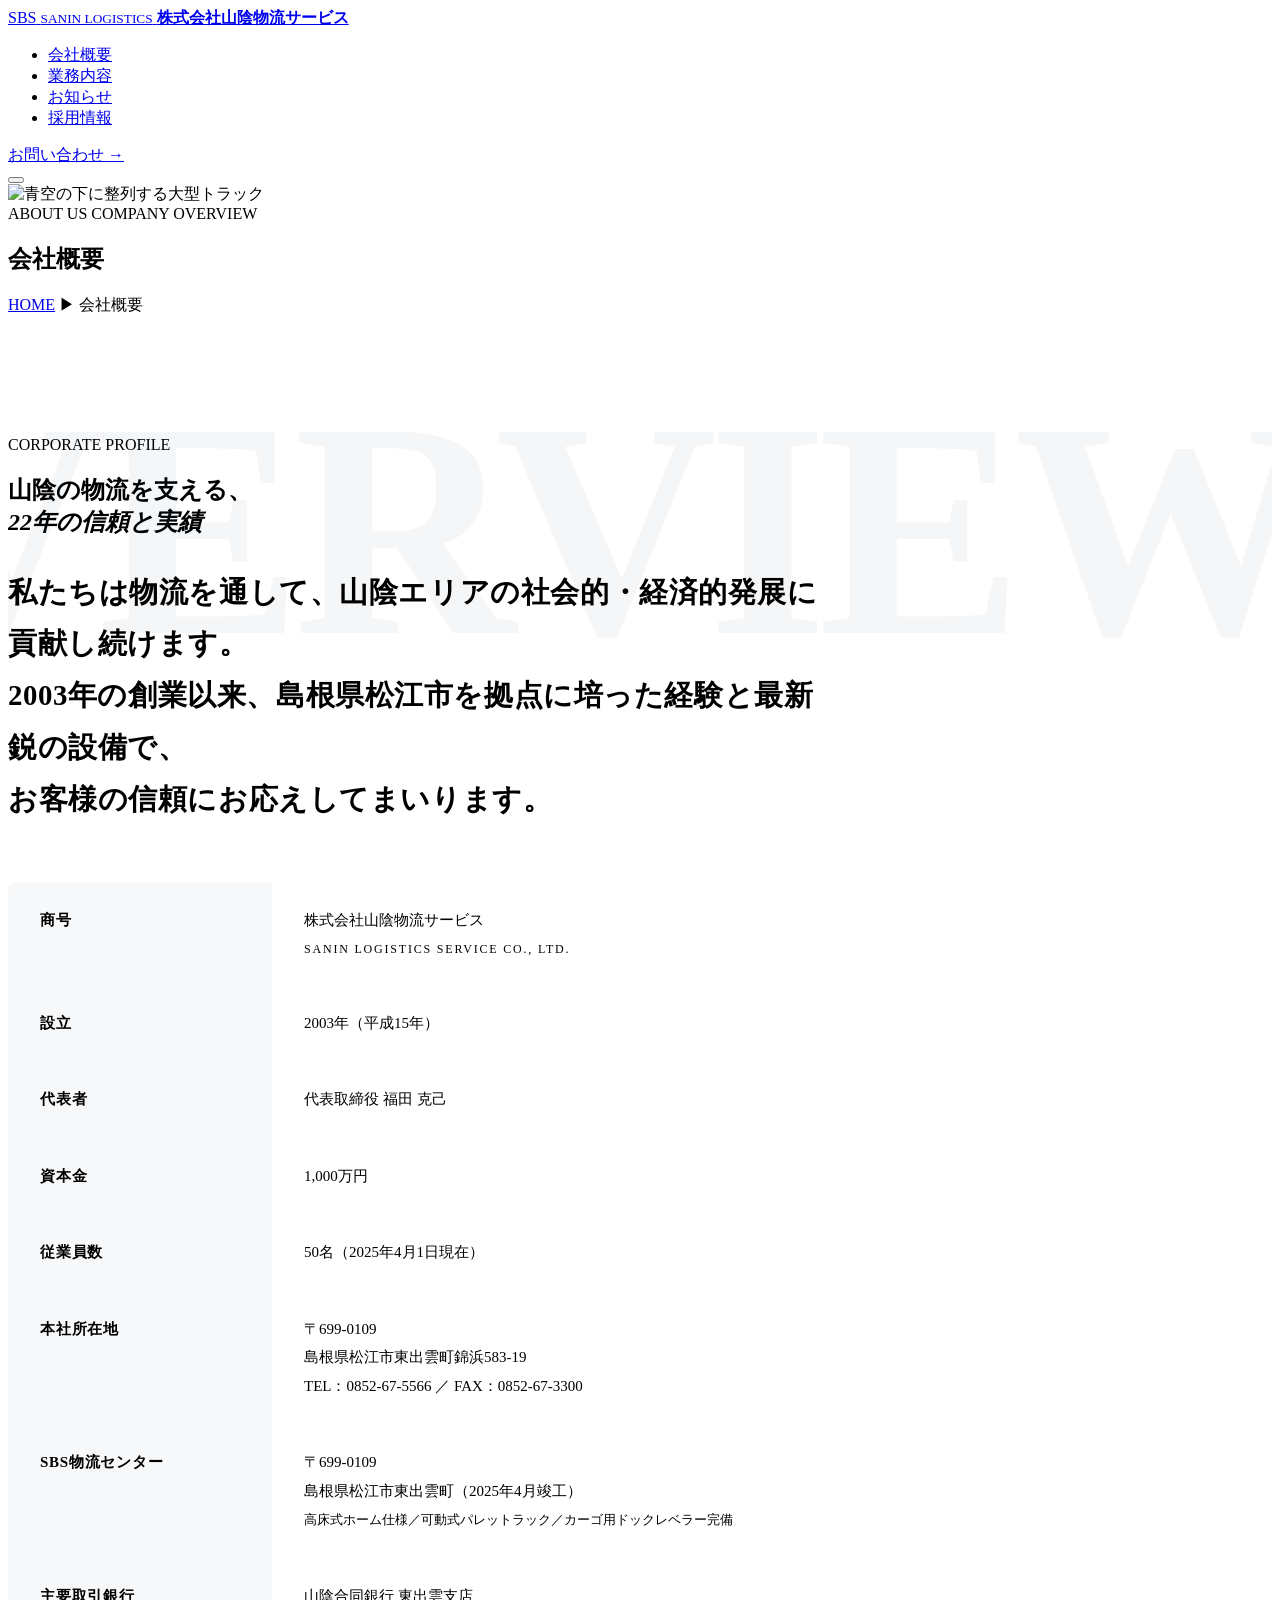
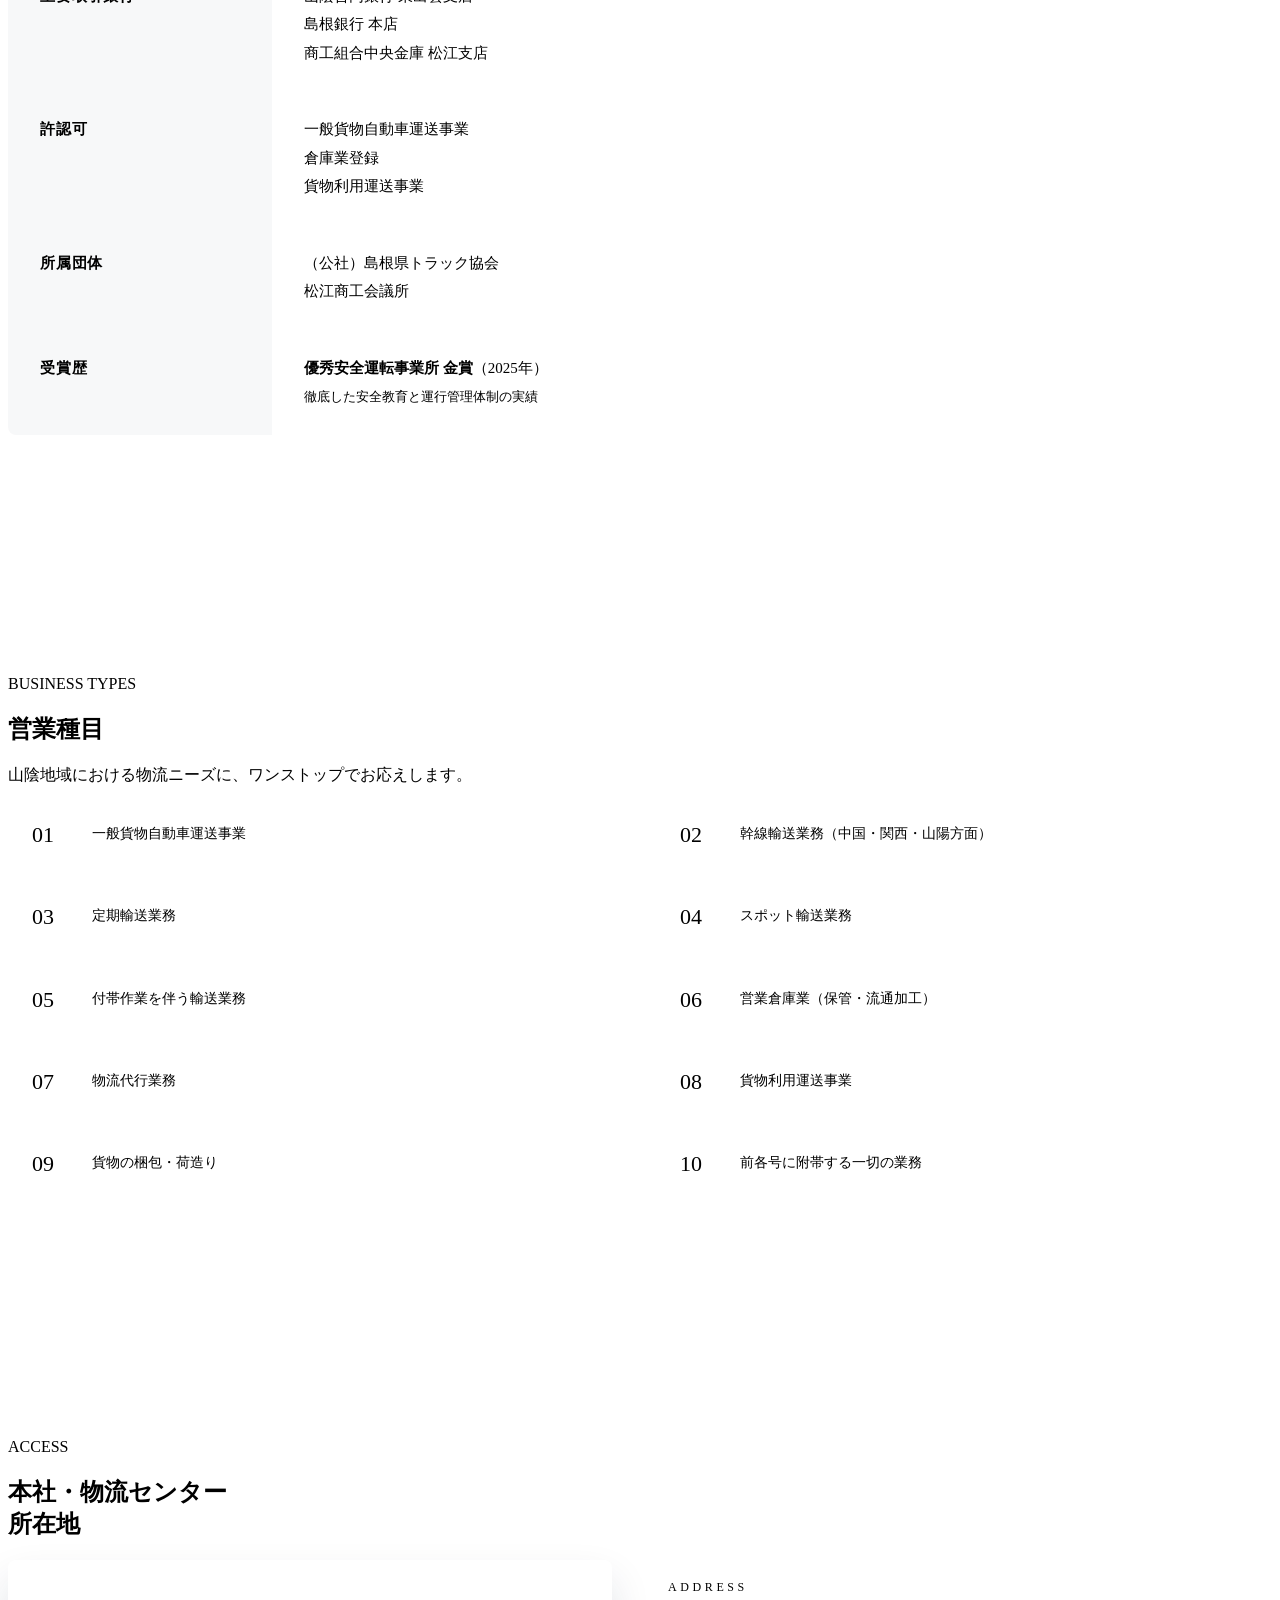
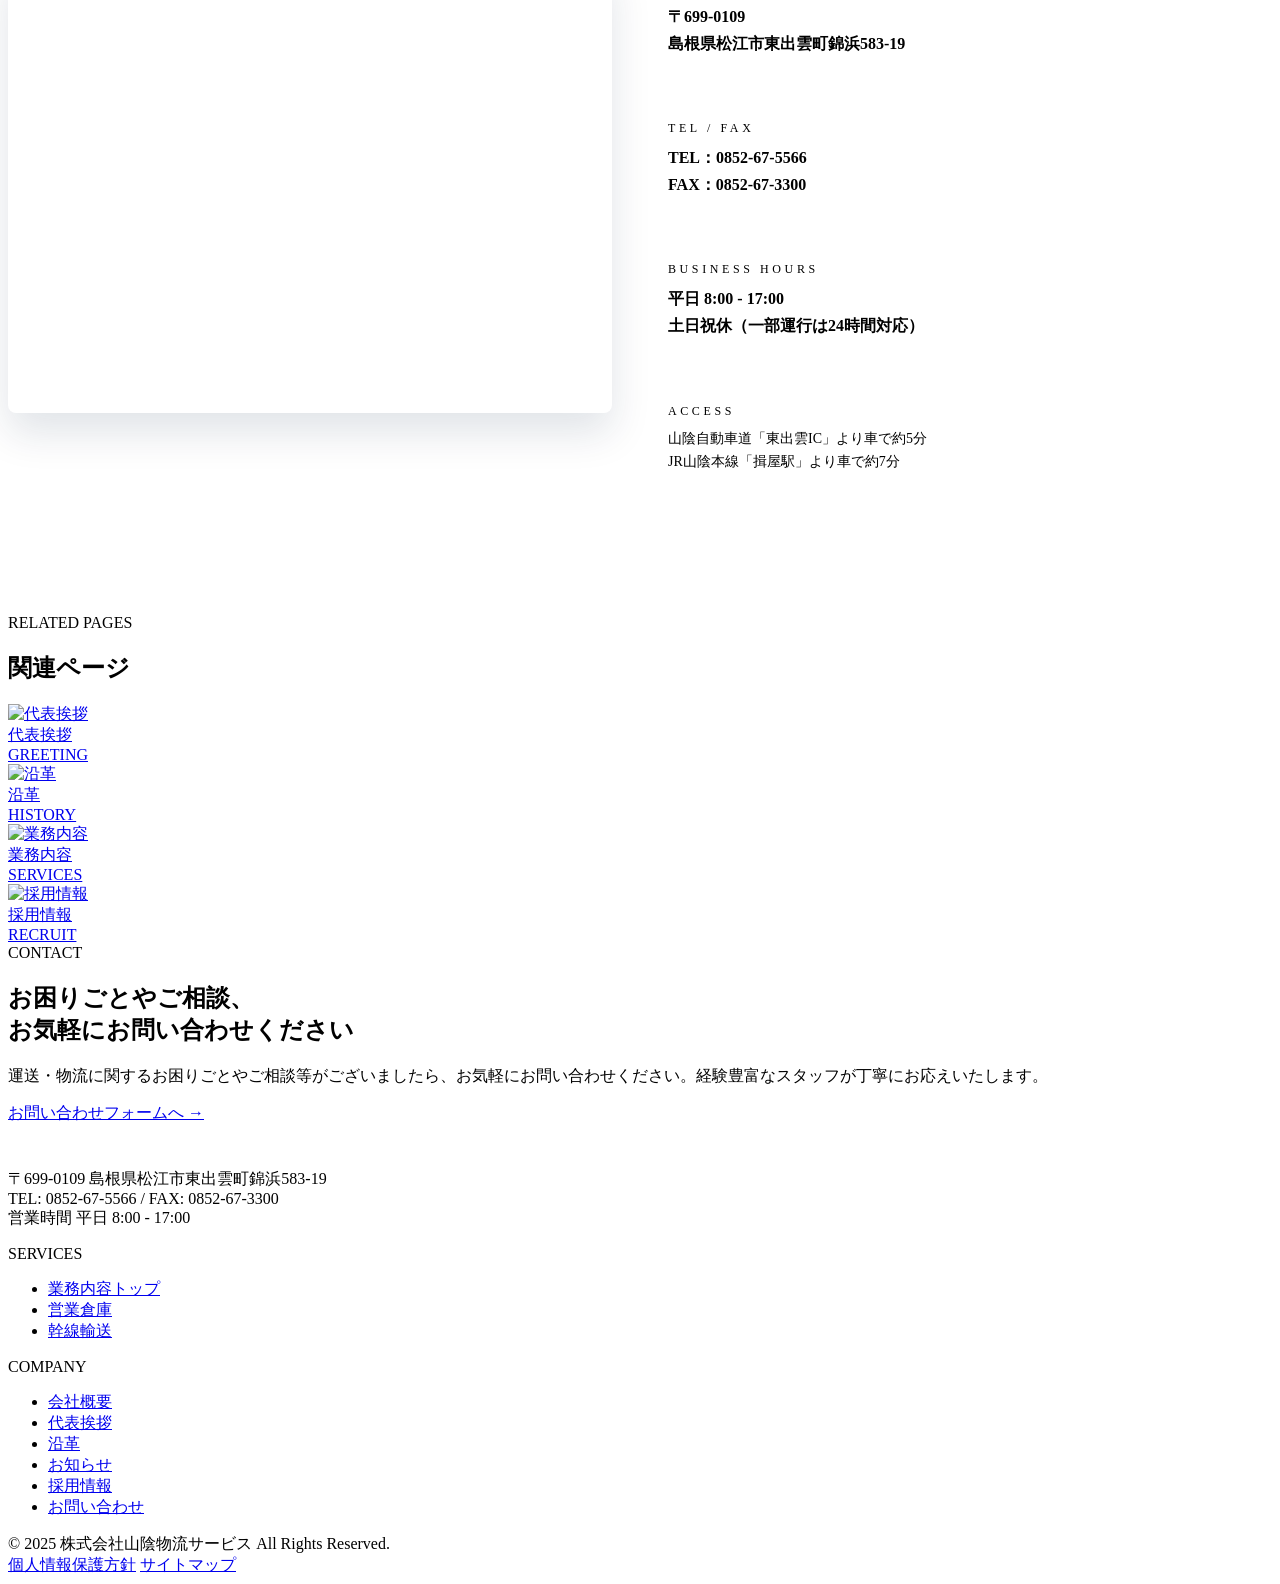
==== about.html @ 83f82740 "Initial commit: Upload all website files" ====
<!DOCTYPE html>
<html lang="ja">
<head>
<meta charset="UTF-8">
<meta name="viewport" content="width=device-width, initial-scale=1.0">
<meta name="description" content="株式会社山陰物流サービスの会社概要｜島根県松江市を拠点に2003年創業、22年の信頼と実績で山陰の物流を支えます。">
<title>会社概要 | 株式会社山陰物流サービス</title>
<link rel="preconnect" href="https://fonts.googleapis.com">
<link rel="preconnect" href="https://fonts.gstatic.com" crossorigin>
<link href="https://fonts.googleapis.com/css2?family=Noto+Sans+JP:wght@400;500;700;900&family=Noto+Serif+JP:wght@500;700;900&family=Bebas+Neue&display=swap" rel="stylesheet">
<link rel="stylesheet" href="../assets/common.css">

<style>
.p-overview { padding: 120px 0; background: #fff; position: relative; overflow: hidden; }
@media (max-width: 768px) { .p-overview { padding: 80px 0; } }
.p-overview::before {
  content: 'OVERVIEW';
  position: absolute; top: 60px; right: -40px;
  font-family: var(--font-en);
  font-size: clamp(180px, 24vw, 320px);
  color: rgba(10, 37, 64, 0.04);
  font-weight: 900; line-height: 1;
  pointer-events: none; letter-spacing: -0.03em;
}
.p-overview__lead {
  font-family: var(--font-serif);
  font-size: clamp(1.4rem, 2.4vw, 1.8rem);
  line-height: 1.8; font-weight: 700;
  color: var(--color-primary);
  margin-bottom: 56px;
  max-width: 820px;
  letter-spacing: 0.02em;
  position: relative; z-index: 1;
}
.p-info-table {
  width: 100%; border-collapse: collapse;
  position: relative; z-index: 1;
  background: var(--color-bg-soft);
  border-radius: 8px; overflow: hidden;
}
.p-info-table tr { border-bottom: 1px solid var(--color-border); }
.p-info-table tr:last-child { border-bottom: none; }
.p-info-table th, .p-info-table td {
  padding: 24px 32px; text-align: left; vertical-align: top;
  font-size: 15px; line-height: 1.9;
}
.p-info-table th {
  width: 200px;
  background: rgba(10, 37, 64, 0.03);
  color: var(--color-primary);
  font-weight: 700; font-family: var(--font-serif);
  letter-spacing: 0.05em;
  border-right: 2px solid var(--color-accent);
}
.p-info-table td { color: var(--color-text); }
.p-info-en {
  display: block; font-family: var(--font-en);
  font-size: 12px; color: var(--color-text-light);
  letter-spacing: 0.15em; margin-top: 4px;
}
@media (max-width: 768px) {
  .p-info-table th, .p-info-table td {
    display: block; width: 100%; padding: 16px 20px;
  }
  .p-info-table th { border-right: none; border-bottom: 2px solid var(--color-accent); padding-bottom: 12px; }
  .p-info-table td { padding-top: 12px; }
}

.p-business-types { background: var(--color-bg-soft); padding: 120px 0; position: relative; }
@media (max-width: 768px) { .p-business-types { padding: 80px 0; } }
.p-business-types__list {
  display: grid; grid-template-columns: 1fr; gap: 16px;
}
@media (min-width: 768px) {
  .p-business-types__list { grid-template-columns: 1fr 1fr; gap: 16px 32px; }
}
.p-business-types__item {
  display: flex; gap: 20px; padding: 20px 24px;
  background: #fff; border-radius: 6px;
  border-left: 3px solid var(--color-accent);
  transition: all .3s var(--ease-out);
}
.p-business-types__item:hover {
  transform: translateX(4px);
  box-shadow: 0 8px 24px rgba(10, 37, 64, 0.08);
}
.p-business-types__num {
  font-family: var(--font-en);
  font-size: 22px; color: var(--color-accent);
  line-height: 1.2; flex-shrink: 0; width: 40px;
}
.p-business-types__text {
  font-size: 14px; line-height: 1.7;
  color: var(--color-text); font-weight: 500;
}

.p-access { background: #fff; padding: 120px 0; }
@media (max-width: 768px) { .p-access { padding: 80px 0; } }
.p-access__grid {
  display: grid; grid-template-columns: 1fr; gap: 40px;
}
@media (min-width: 768px) {
  .p-access__grid { grid-template-columns: 1fr 1fr; gap: 56px; }
}
.p-access__map {
  aspect-ratio: 4/3;
  border-radius: 8px; overflow: hidden;
  box-shadow: 0 20px 40px rgba(10, 37, 64, 0.12);
  background: var(--color-bg-soft);
}
.p-access__map iframe { width: 100%; height: 100%; border: 0; }
.p-access__info-list { display: flex; flex-direction: column; gap: 24px; }
.p-access__info-item {
  padding: 20px 0;
  border-bottom: 1px solid var(--color-border);
}
.p-access__info-item:last-child { border-bottom: none; }
.p-access__info-label {
  font-family: var(--font-en);
  font-size: 12px; color: var(--color-accent);
  letter-spacing: 0.3em; margin-bottom: 8px;
}
.p-access__info-value {
  font-size: 16px; color: var(--color-primary);
  font-weight: 700; line-height: 1.7;
}
</style>
</head>
<body>

<header class="l-header">
  <div class="p-header__inner">
    <a href="../index.html" class="p-header__logo">
      <span class="p-header__logo-mark">SBS</span>
      <span class="p-header__logo-text">
        <small>SANIN LOGISTICS</small>
        <strong>株式会社山陰物流サービス</strong>
      </span>
    </a>
    <nav class="p-header__nav">
      <ul class="p-header__nav-list">
        <li><a href="../about/about.html" class="p-header__nav-link is-current">会社概要</a></li>
        <li><a href="../services/services.html" class="p-header__nav-link">業務内容</a></li>
        <li><a href="../news/news.html" class="p-header__nav-link">お知らせ</a></li>
        <li><a href="../recruit/recruit.html" class="p-header__nav-link">採用情報</a></li>
      </ul>
      <a href="../contact/contact.html" class="p-header__cta">お問い合わせ <span>→</span></a>
    </nav>
    <button class="p-header__menu-btn" aria-label="メニューを開く"><span></span><span></span><span></span></button>
  </div>
</header>

<section class="p-page-hero">
  <div class="p-page-hero__bg">
    <img src="https://images.unsplash.com/photo-1601584115197-04ecc0da31d7?ixlib=rb-4.0.3&auto=format&fit=crop&w=1920&q=80" alt="青空の下に整列する大型トラック">
  </div>
  <div class="p-page-hero__overlay"></div>
  <div class="p-page-hero__grid"></div>
  <div class="p-page-hero__inner">
    <span class="p-page-hero__label">ABOUT US</span>
    <span class="p-page-hero__title-en">COMPANY OVERVIEW</span>
    <h1 class="p-page-hero__title">会社概要</h1>
    <nav class="p-page-hero__breadcrumb" aria-label="パンくずリスト">
      <a href="../index.html">HOME</a>
      <span class="p-page-hero__breadcrumb-sep">▶</span>
      <span class="p-page-hero__breadcrumb-current">会社概要</span>
    </nav>
  </div>
</section>

<section class="p-overview">
  <div class="l-container">
    <div class="p-section-head js-reveal">
      <span class="p-section-head__label">CORPORATE PROFILE</span>
      <h2 class="p-section-head__title">
        山陰の物流を支える、<br>
        <em>22年の信頼と実績</em>
      </h2>
    </div>

    <p class="p-overview__lead js-reveal" data-delay="1">
      私たちは物流を通して、<span class="u-underline">山陰エリアの社会的・経済的発展</span>に貢献し続けます。<br>
      2003年の創業以来、島根県松江市を拠点に培った経験と最新鋭の設備で、<br>
      お客様の信頼にお応えしてまいります。
    </p>

    <div class="js-reveal" data-delay="2">
      <table class="p-info-table">
        <tbody>
          <tr><th>商号</th><td>株式会社山陰物流サービス<span class="p-info-en">SANIN LOGISTICS SERVICE CO., LTD.</span></td></tr>
          <tr><th>設立</th><td>2003年（平成15年）</td></tr>
          <tr><th>代表者</th><td><span class="u-underline">代表取締役 福田 克己</span></td></tr>
          <tr><th>資本金</th><td>1,000万円</td></tr>
          <tr><th>従業員数</th><td>50名（2025年4月1日現在）</td></tr>
          <tr><th>本社所在地</th><td>〒699-0109<br>島根県松江市東出雲町錦浜583-19<br>TEL：0852-67-5566 ／ FAX：0852-67-3300</td></tr>
          <tr><th>SBS物流センター</th><td>〒699-0109<br>島根県松江市東出雲町（<span class="u-underline">2025年4月竣工</span>）<br><small style="color:var(--color-text-light); font-size:13px;">高床式ホーム仕様／可動式パレットラック／カーゴ用ドックレベラー完備</small></td></tr>
          <tr><th>主要取引銀行</th><td>山陰合同銀行 東出雲支店<br>島根銀行 本店<br>商工組合中央金庫 松江支店</td></tr>
          <tr><th>許認可</th><td>一般貨物自動車運送事業<br>倉庫業登録<br>貨物利用運送事業</td></tr>
          <tr><th>所属団体</th><td>（公社）島根県トラック協会<br>松江商工会議所</td></tr>
          <tr><th>受賞歴</th><td><strong style="color:var(--color-accent);">優秀安全運転事業所 金賞</strong>（2025年）<br><small style="color:var(--color-text-light); font-size:13px;">徹底した安全教育と運行管理体制の実績</small></td></tr>
        </tbody>
      </table>
    </div>
  </div>
</section>

<section class="p-business-types">
  <div class="l-container">
    <div class="p-section-head js-reveal">
      <span class="p-section-head__label">BUSINESS TYPES</span>
      <h2 class="p-section-head__title">営業種目</h2>
      <p class="p-section-head__lead">
        山陰地域における物流ニーズに、ワンストップでお応えします。
      </p>
    </div>

    <div class="p-business-types__list js-reveal" data-delay="1">
      <div class="p-business-types__item"><div class="p-business-types__num">01</div><div class="p-business-types__text">一般貨物自動車運送事業</div></div>
      <div class="p-business-types__item"><div class="p-business-types__num">02</div><div class="p-business-types__text">幹線輸送業務（中国・関西・山陽方面）</div></div>
      <div class="p-business-types__item"><div class="p-business-types__num">03</div><div class="p-business-types__text">定期輸送業務</div></div>
      <div class="p-business-types__item"><div class="p-business-types__num">04</div><div class="p-business-types__text">スポット輸送業務</div></div>
      <div class="p-business-types__item"><div class="p-business-types__num">05</div><div class="p-business-types__text">付帯作業を伴う輸送業務</div></div>
      <div class="p-business-types__item"><div class="p-business-types__num">06</div><div class="p-business-types__text">営業倉庫業（保管・流通加工）</div></div>
      <div class="p-business-types__item"><div class="p-business-types__num">07</div><div class="p-business-types__text">物流代行業務</div></div>
      <div class="p-business-types__item"><div class="p-business-types__num">08</div><div class="p-business-types__text">貨物利用運送事業</div></div>
      <div class="p-business-types__item"><div class="p-business-types__num">09</div><div class="p-business-types__text">貨物の梱包・荷造り</div></div>
      <div class="p-business-types__item"><div class="p-business-types__num">10</div><div class="p-business-types__text">前各号に附帯する一切の業務</div></div>
    </div>
  </div>
</section>

<section class="p-access">
  <div class="l-container">
    <div class="p-section-head js-reveal">
      <span class="p-section-head__label">ACCESS</span>
      <h2 class="p-section-head__title">本社・物流センター<br>所在地</h2>
    </div>

    <div class="p-access__grid">
      <div class="p-access__map js-reveal">
        <iframe src="https://www.google.com/maps?q=島根県松江市東出雲町錦浜583-19&output=embed" loading="lazy" referrerpolicy="no-referrer-when-downgrade" title="株式会社山陰物流サービス 本社所在地"></iframe>
      </div>

      <div class="p-access__info-list js-reveal" data-delay="1">
        <div class="p-access__info-item">
          <div class="p-access__info-label">ADDRESS</div>
          <div class="p-access__info-value">〒699-0109<br>島根県松江市東出雲町錦浜583-19</div>
        </div>
        <div class="p-access__info-item">
          <div class="p-access__info-label">TEL / FAX</div>
          <div class="p-access__info-value">TEL：0852-67-5566<br>FAX：0852-67-3300</div>
        </div>
        <div class="p-access__info-item">
          <div class="p-access__info-label">BUSINESS HOURS</div>
          <div class="p-access__info-value">平日 8:00 - 17:00<br>土日祝休（一部運行は24時間対応）</div>
        </div>
        <div class="p-access__info-item">
          <div class="p-access__info-label">ACCESS</div>
          <div class="p-access__info-value" style="font-size:14px; font-weight:500;">
            山陰自動車道「東出雲IC」より車で約5分<br>
            JR山陰本線「揖屋駅」より車で約7分
          </div>
        </div>
      </div>
    </div>
  </div>
</section>

<section class="p-side-nav">
  <div class="l-container">
    <div class="p-section-head p-section-head--center js-reveal">
      <span class="p-section-head__label">RELATED PAGES</span>
      <h2 class="p-section-head__title">関連ページ</h2>
    </div>

    <div class="p-side-nav__list js-reveal" data-delay="1">
      <a href="greeting.html" class="p-side-nav__item">
        <img src="https://images.unsplash.com/photo-1560250097-0b93528c311a?ixlib=rb-4.0.3&auto=format&fit=crop&w=600&q=80" alt="代表挨拶" class="p-side-nav__img">
        <div class="p-side-nav__overlay"></div>
        <div class="p-side-nav__text">
          <div class="p-side-nav__text-jp">代表挨拶</div>
          <span class="p-side-nav__text-en">GREETING</span>
        </div>
      </a>
      <a href="history.html" class="p-side-nav__item">
        <img src="https://images.unsplash.com/photo-1586528116493-a029325540fa?ixlib=rb-4.0.3&auto=format&fit=crop&w=600&q=80" alt="沿革" class="p-side-nav__img">
        <div class="p-side-nav__overlay"></div>
        <div class="p-side-nav__text">
          <div class="p-side-nav__text-jp">沿革</div>
          <span class="p-side-nav__text-en">HISTORY</span>
        </div>
      </a>
      <a href="../services/services.html" class="p-side-nav__item">
        <img src="https://images.unsplash.com/photo-1586528116311-ad8dd3c8310d?ixlib=rb-4.0.3&auto=format&fit=crop&w=600&q=80" alt="業務内容" class="p-side-nav__img">
        <div class="p-side-nav__overlay"></div>
        <div class="p-side-nav__text">
          <div class="p-side-nav__text-jp">業務内容</div>
          <span class="p-side-nav__text-en">SERVICES</span>
        </div>
      </a>
      <a href="../recruit/recruit.html" class="p-side-nav__item">
        <img src="https://images.unsplash.com/photo-1622019155501-7c10adcb5e08?ixlib=rb-4.0.3&auto=format&fit=crop&w=600&q=80" alt="採用情報" class="p-side-nav__img">
        <div class="p-side-nav__overlay"></div>
        <div class="p-side-nav__text">
          <div class="p-side-nav__text-jp">採用情報</div>
          <span class="p-side-nav__text-en">RECRUIT</span>
        </div>
      </a>
    </div>
  </div>
</section>

<section class="p-contact-cta">
  <div class="l-container">
    <div class="p-contact-cta__label">CONTACT</div>
    <h2 class="p-contact-cta__title">
      お困りごとやご相談、<br>お気軽にお問い合わせください
    </h2>
    <p class="p-contact-cta__text">
      運送・物流に関するお困りごとやご相談等がございましたら、お気軽にお問い合わせください。経験豊富なスタッフが丁寧にお応えいたします。
    </p>
    <a href="../contact/contact.html" class="c-btn c-btn--primary p-contact-cta__btn">
      お問い合わせフォームへ <span class="c-btn__arrow">→</span>
    </a>
  </div>
</section>

<footer class="l-footer">
  <div class="l-container">
    <div class="p-footer__top">
      <div>
        <div class="p-header__logo" style="color:#fff; margin-bottom:24px;">
          <span class="p-header__logo-mark">SBS</span>
          <span class="p-header__logo-text">
            <small>SANIN LOGISTICS</small>
            <strong>株式会社山陰物流サービス</strong>
          </span>
        </div>
        <p class="p-footer__company-info">
          〒699-0109 島根県松江市東出雲町錦浜583-19<br>
          TEL: 0852-67-5566 / FAX: 0852-67-3300<br>
          営業時間 平日 8:00 - 17:00
        </p>
      </div>
      <div>
        <div class="p-footer__nav-title">SERVICES</div>
        <ul class="p-footer__nav-list">
          <li><a href="../services/services.html" class="p-footer__nav-link">業務内容トップ</a></li>
          <li><a href="../services/warehouse.html" class="p-footer__nav-link">営業倉庫</a></li>
          <li><a href="../services/transport.html" class="p-footer__nav-link">幹線輸送</a></li>
        </ul>
      </div>
      <div>
        <div class="p-footer__nav-title">COMPANY</div>
        <ul class="p-footer__nav-list">
          <li><a href="about.html" class="p-footer__nav-link">会社概要</a></li>
          <li><a href="greeting.html" class="p-footer__nav-link">代表挨拶</a></li>
          <li><a href="history.html" class="p-footer__nav-link">沿革</a></li>
          <li><a href="../news/news.html" class="p-footer__nav-link">お知らせ</a></li>
          <li><a href="../recruit/recruit.html" class="p-footer__nav-link">採用情報</a></li>
          <li><a href="../contact/contact.html" class="p-footer__nav-link">お問い合わせ</a></li>
        </ul>
      </div>
    </div>
    <div class="p-footer__bottom">
      <div class="p-footer__copy">© 2025 株式会社山陰物流サービス All Rights Reserved.</div>
      <div class="p-footer__legal">
        <a href="#">個人情報保護方針</a>
        <a href="#">サイトマップ</a>
      </div>
    </div>
  </div>
</footer>

<script src="../assets/common.js"></script>
</body>
</html>
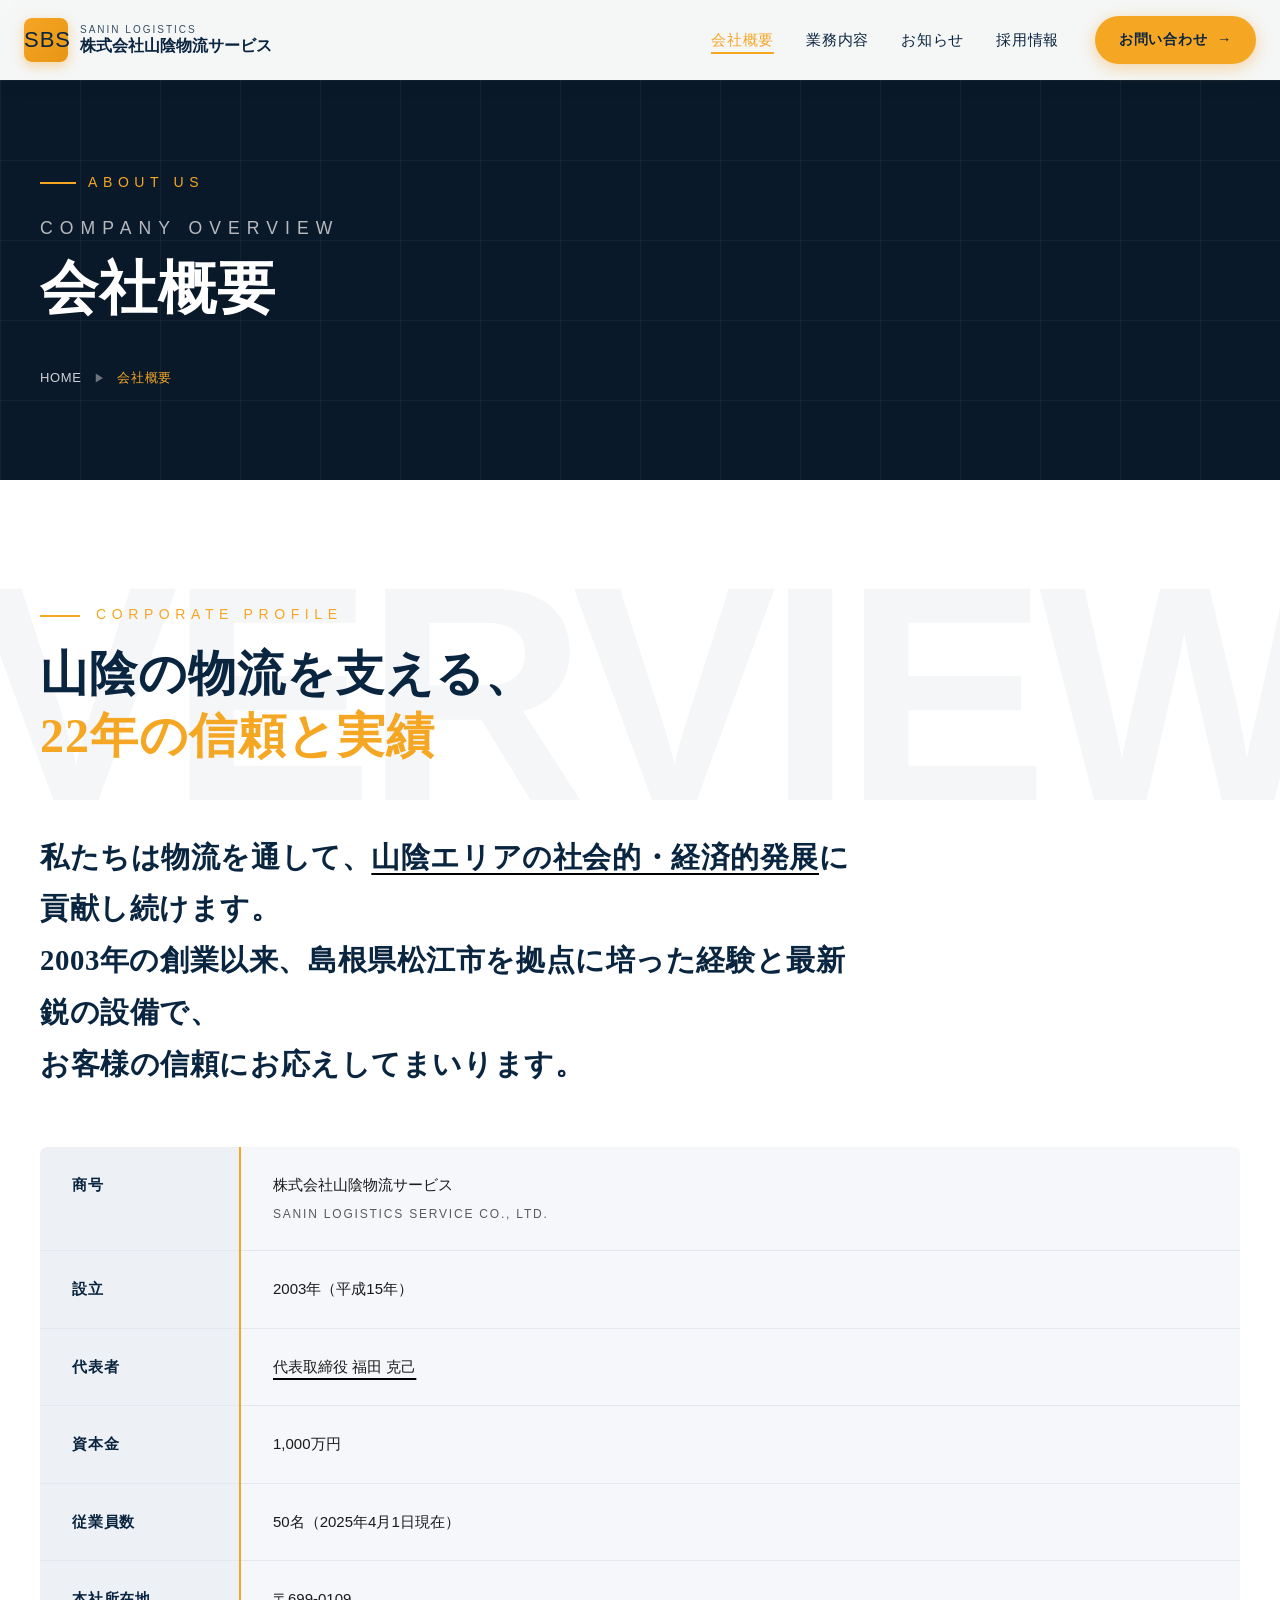
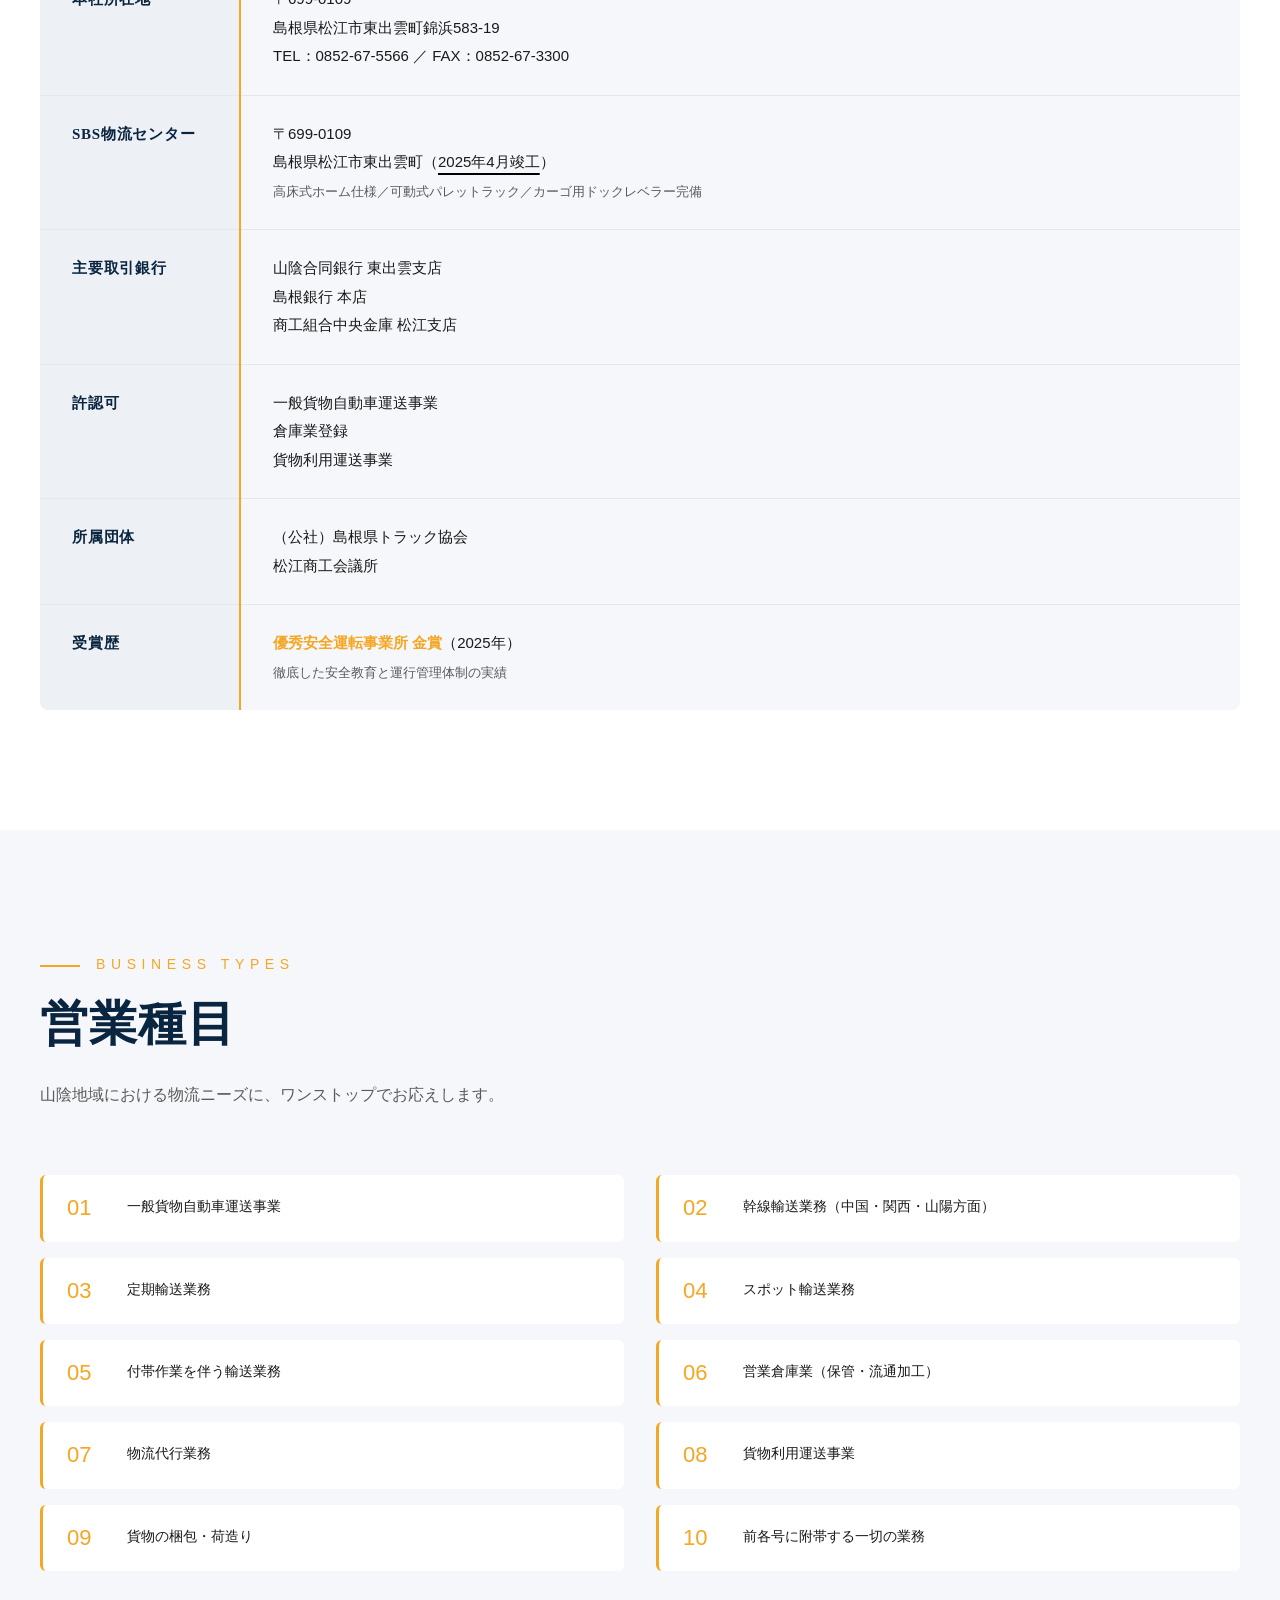
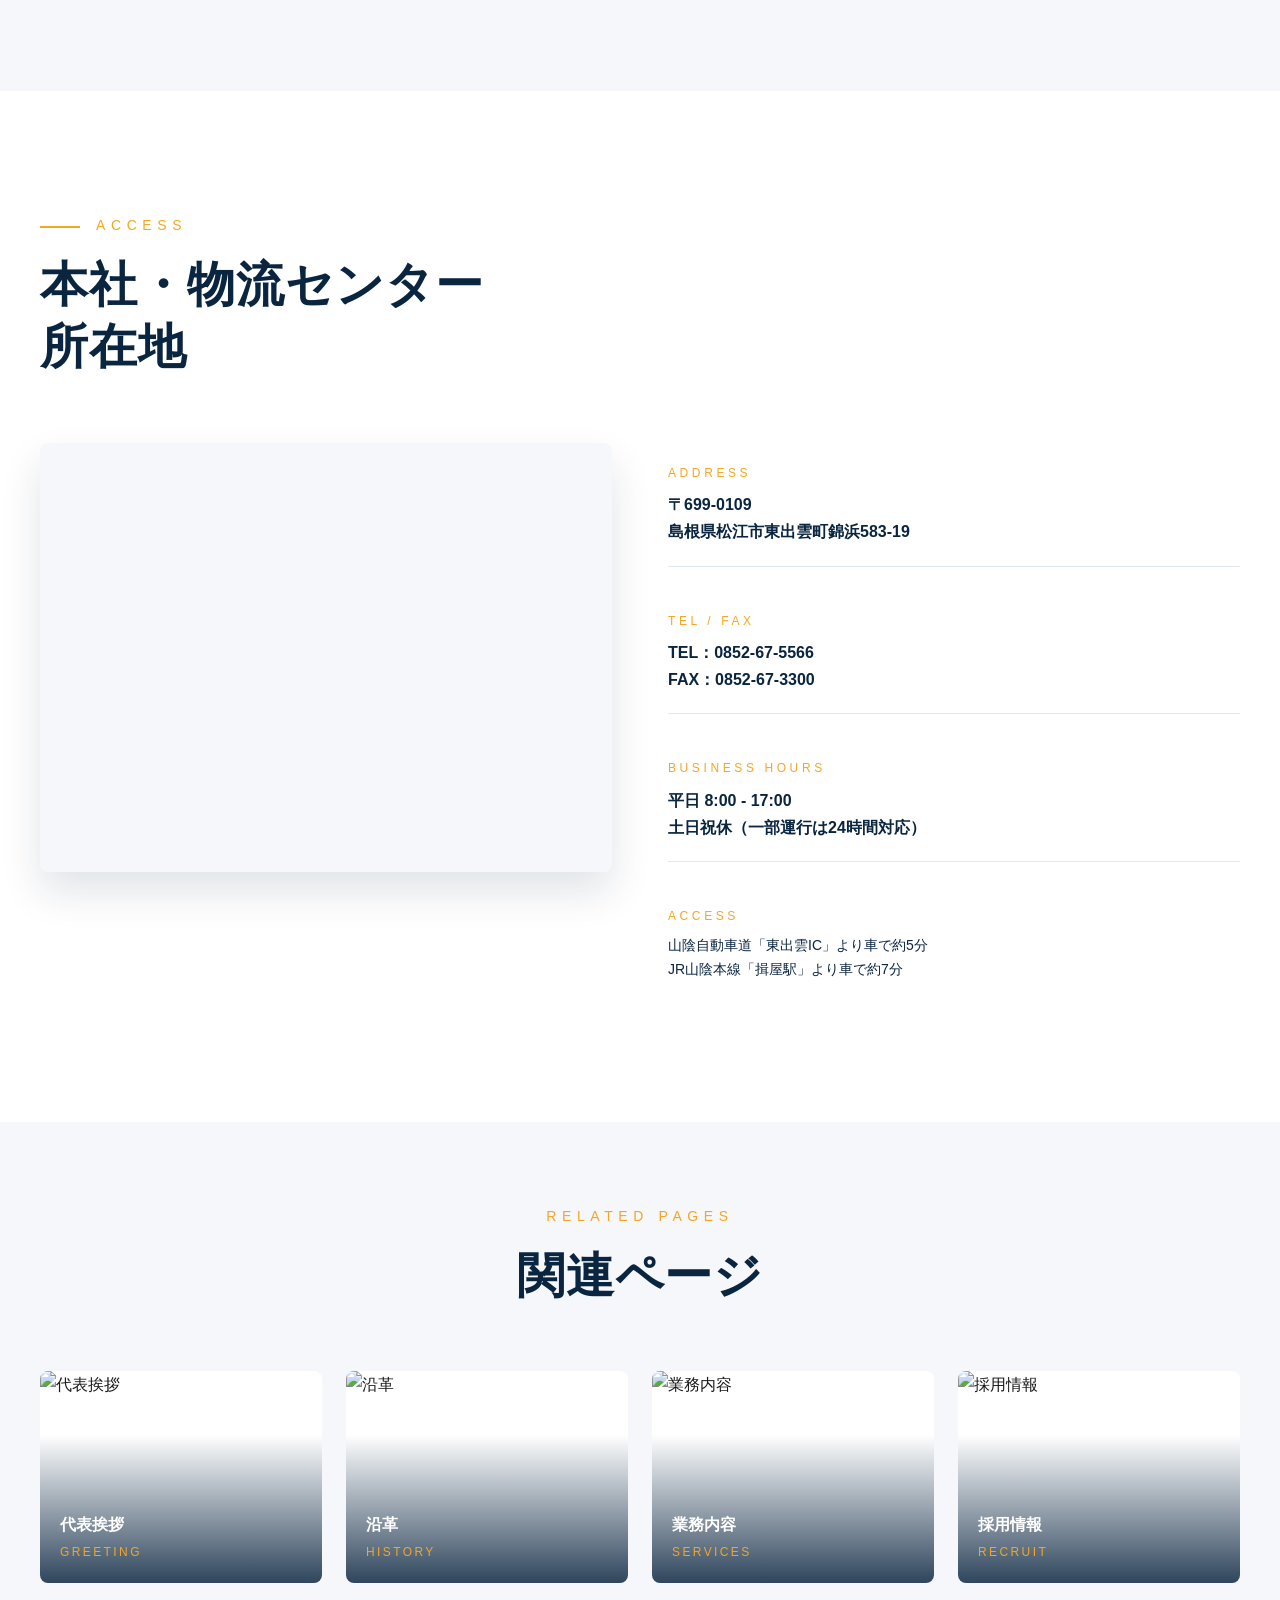
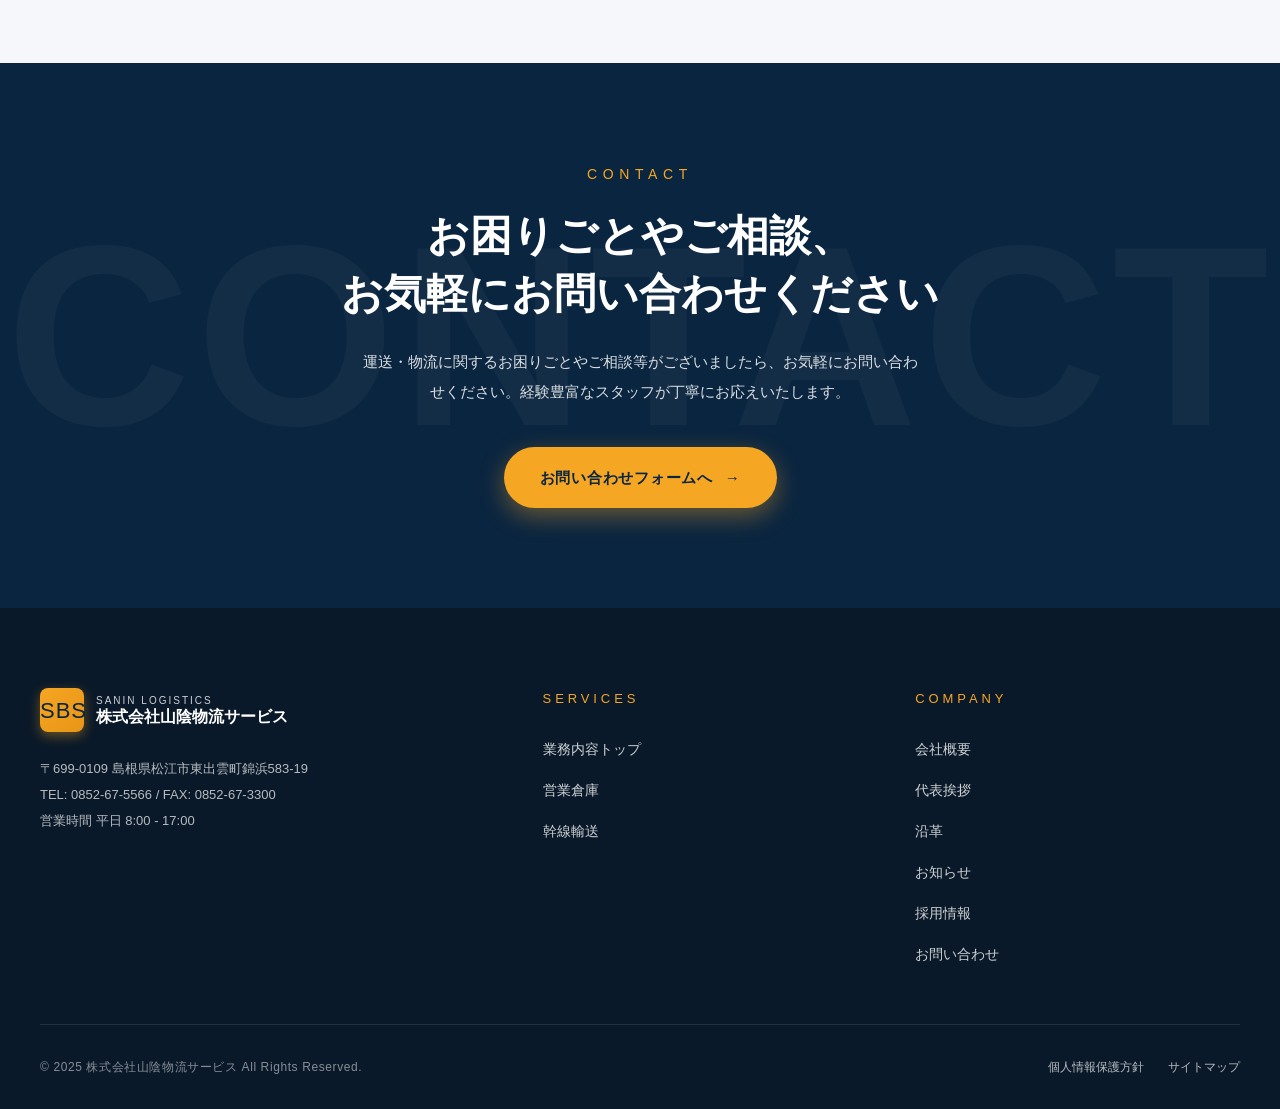
==== commit bbc56c6e: "Complete fix: Clean file names and structure" ====
--- a/about.html
+++ b/about.html
@@ -8,7 +8,7 @@
 <link rel="preconnect" href="https://fonts.googleapis.com">
 <link rel="preconnect" href="https://fonts.gstatic.com" crossorigin>
 <link href="https://fonts.googleapis.com/css2?family=Noto+Sans+JP:wght@400;500;700;900&family=Noto+Serif+JP:wght@500;700;900&family=Bebas+Neue&display=swap" rel="stylesheet">
-<link rel="stylesheet" href="../assets/common.css">
+<link rel="stylesheet" href="common.css">
 
 <style>
 .p-overview { padding: 120px 0; background: #fff; position: relative; overflow: hidden; }
@@ -130,7 +130,7 @@
 
 <header class="l-header">
   <div class="p-header__inner">
-    <a href="../index.html" class="p-header__logo">
+    <a href="index.html" class="p-header__logo">
       <span class="p-header__logo-mark">SBS</span>
       <span class="p-header__logo-text">
         <small>SANIN LOGISTICS</small>
@@ -139,12 +139,12 @@
     </a>
     <nav class="p-header__nav">
       <ul class="p-header__nav-list">
-        <li><a href="../about/about.html" class="p-header__nav-link is-current">会社概要</a></li>
-        <li><a href="../services/services.html" class="p-header__nav-link">業務内容</a></li>
-        <li><a href="../news/news.html" class="p-header__nav-link">お知らせ</a></li>
-        <li><a href="../recruit/recruit.html" class="p-header__nav-link">採用情報</a></li>
+        <li><a href="about.html" class="p-header__nav-link is-current">会社概要</a></li>
+        <li><a href="services.html" class="p-header__nav-link">業務内容</a></li>
+        <li><a href="news.html" class="p-header__nav-link">お知らせ</a></li>
+        <li><a href="recruit.html" class="p-header__nav-link">採用情報</a></li>
       </ul>
-      <a href="../contact/contact.html" class="p-header__cta">お問い合わせ <span>→</span></a>
+      <a href="contact.html" class="p-header__cta">お問い合わせ <span>→</span></a>
     </nav>
     <button class="p-header__menu-btn" aria-label="メニューを開く"><span></span><span></span><span></span></button>
   </div>
@@ -161,7 +161,7 @@
     <span class="p-page-hero__title-en">COMPANY OVERVIEW</span>
     <h1 class="p-page-hero__title">会社概要</h1>
     <nav class="p-page-hero__breadcrumb" aria-label="パンくずリスト">
-      <a href="../index.html">HOME</a>
+      <a href="index.html">HOME</a>
       <span class="p-page-hero__breadcrumb-sep">▶</span>
       <span class="p-page-hero__breadcrumb-current">会社概要</span>
     </nav>
@@ -290,7 +290,7 @@
           <span class="p-side-nav__text-en">HISTORY</span>
         </div>
       </a>
-      <a href="../services/services.html" class="p-side-nav__item">
+      <a href="services.html" class="p-side-nav__item">
         <img src="https://images.unsplash.com/photo-1586528116311-ad8dd3c8310d?ixlib=rb-4.0.3&auto=format&fit=crop&w=600&q=80" alt="業務内容" class="p-side-nav__img">
         <div class="p-side-nav__overlay"></div>
         <div class="p-side-nav__text">
@@ -298,7 +298,7 @@
           <span class="p-side-nav__text-en">SERVICES</span>
         </div>
       </a>
-      <a href="../recruit/recruit.html" class="p-side-nav__item">
+      <a href="recruit.html" class="p-side-nav__item">
         <img src="https://images.unsplash.com/photo-1622019155501-7c10adcb5e08?ixlib=rb-4.0.3&auto=format&fit=crop&w=600&q=80" alt="採用情報" class="p-side-nav__img">
         <div class="p-side-nav__overlay"></div>
         <div class="p-side-nav__text">
@@ -319,7 +319,7 @@
     <p class="p-contact-cta__text">
       運送・物流に関するお困りごとやご相談等がございましたら、お気軽にお問い合わせください。経験豊富なスタッフが丁寧にお応えいたします。
     </p>
-    <a href="../contact/contact.html" class="c-btn c-btn--primary p-contact-cta__btn">
+    <a href="contact.html" class="c-btn c-btn--primary p-contact-cta__btn">
       お問い合わせフォームへ <span class="c-btn__arrow">→</span>
     </a>
   </div>
@@ -345,9 +345,9 @@
       <div>
         <div class="p-footer__nav-title">SERVICES</div>
         <ul class="p-footer__nav-list">
-          <li><a href="../services/services.html" class="p-footer__nav-link">業務内容トップ</a></li>
-          <li><a href="../services/warehouse.html" class="p-footer__nav-link">営業倉庫</a></li>
-          <li><a href="../services/transport.html" class="p-footer__nav-link">幹線輸送</a></li>
+          <li><a href="services.html" class="p-footer__nav-link">業務内容トップ</a></li>
+          <li><a href="warehouse.html" class="p-footer__nav-link">営業倉庫</a></li>
+          <li><a href="transport.html" class="p-footer__nav-link">幹線輸送</a></li>
         </ul>
       </div>
       <div>
@@ -356,9 +356,9 @@
           <li><a href="about.html" class="p-footer__nav-link">会社概要</a></li>
           <li><a href="greeting.html" class="p-footer__nav-link">代表挨拶</a></li>
           <li><a href="history.html" class="p-footer__nav-link">沿革</a></li>
-          <li><a href="../news/news.html" class="p-footer__nav-link">お知らせ</a></li>
-          <li><a href="../recruit/recruit.html" class="p-footer__nav-link">採用情報</a></li>
-          <li><a href="../contact/contact.html" class="p-footer__nav-link">お問い合わせ</a></li>
+          <li><a href="news.html" class="p-footer__nav-link">お知らせ</a></li>
+          <li><a href="recruit.html" class="p-footer__nav-link">採用情報</a></li>
+          <li><a href="contact.html" class="p-footer__nav-link">お問い合わせ</a></li>
         </ul>
       </div>
     </div>
@@ -372,6 +372,6 @@
   </div>
 </footer>
 
-<script src="../assets/common.js"></script>
+<script src="common.js"></script>
 </body>
 </html>
--- a/common.css
+++ b/common.css
@@ -0,0 +1,513 @@
+/* ========================================
+   山陰物流サービス｜共通スタイル common.css
+======================================== */
+
+/* Foundation */
+:root {
+  --color-primary: #0a2540;
+  --color-primary-light: #1a3a5c;
+  --color-accent: #f5a623;
+  --color-accent-dark: #e89515;
+  --color-red: #d62828;
+  --color-text: #1a1a1a;
+  --color-text-light: #5a5a5a;
+  --color-bg: #ffffff;
+  --color-bg-soft: #f5f7fa;
+  --color-bg-dark: #0a1929;
+  --color-border: #e3e8ef;
+  --font-jp: 'Noto Sans JP', sans-serif;
+  --font-serif: 'Noto Serif JP', serif;
+  --font-en: 'Bebas Neue', sans-serif;
+  --container-max: 1280px;
+  --header-h: 80px;
+  --ease-out: cubic-bezier(0.22, 1, 0.36, 1);
+  --ease-in-out: cubic-bezier(0.65, 0, 0.35, 1);
+}
+
+* { box-sizing: border-box; margin: 0; padding: 0; }
+html { scroll-behavior: smooth; font-size: 16px; }
+body {
+  font-family: var(--font-jp);
+  font-weight: 400;
+  color: var(--color-text);
+  background-color: var(--color-bg);
+  line-height: 1.7;
+  overflow-x: hidden;
+  -webkit-font-smoothing: antialiased;
+}
+img { max-width: 100%; height: auto; display: block; }
+a { color: inherit; text-decoration: none; transition: opacity .3s var(--ease-out); }
+ul, ol { list-style: none; }
+
+/* Utility - Black Underline */
+.u-underline {
+  text-decoration: underline;
+  text-decoration-color: #000;
+  text-decoration-thickness: 2px;
+  text-underline-offset: 6px;
+  text-decoration-skip-ink: none;
+}
+
+/* Container */
+.l-container {
+  width: 100%;
+  max-width: var(--container-max);
+  margin: 0 auto;
+  padding: 0 24px;
+}
+@media (min-width: 768px) { .l-container { padding: 0 40px; } }
+
+/* ========================================
+   Header (sub-page version - solid)
+======================================== */
+.l-header {
+  position: fixed;
+  top: 0; left: 0;
+  width: 100%;
+  height: var(--header-h);
+  z-index: 100;
+  background: rgba(255, 255, 255, 0.96);
+  backdrop-filter: blur(12px);
+  box-shadow: 0 2px 20px rgba(10, 37, 64, 0.06);
+  transition: all .4s var(--ease-out);
+}
+
+/* Top page header - transparent until scroll */
+.l-header--top {
+  background: rgba(255, 255, 255, 0);
+  backdrop-filter: blur(0px);
+  box-shadow: none;
+}
+.l-header--top.is-scrolled {
+  background: rgba(255, 255, 255, 0.96);
+  backdrop-filter: blur(12px);
+  box-shadow: 0 2px 20px rgba(10, 37, 64, 0.08);
+}
+
+.p-header__inner {
+  display: flex;
+  align-items: center;
+  justify-content: space-between;
+  height: 100%;
+  padding: 0 24px;
+  max-width: 1600px;
+  margin: 0 auto;
+}
+
+.p-header__logo {
+  display: flex;
+  align-items: center;
+  gap: 12px;
+  color: var(--color-primary);
+  transition: color .4s var(--ease-out);
+}
+.l-header--top:not(.is-scrolled) .p-header__logo { color: #fff; }
+
+.p-header__logo-mark {
+  width: 44px; height: 44px; border-radius: 8px;
+  background: linear-gradient(135deg, var(--color-accent), var(--color-accent-dark));
+  display: grid; place-items: center;
+  color: var(--color-primary);
+  font-family: var(--font-en); font-size: 22px; letter-spacing: 1px;
+  box-shadow: 0 4px 12px rgba(245, 166, 35, 0.4);
+}
+.p-header__logo-text { display: flex; flex-direction: column; line-height: 1.2; }
+.p-header__logo-text small { font-size: 10px; letter-spacing: 2px; font-family: var(--font-en); opacity: 0.8; }
+.p-header__logo-text strong { font-size: 16px; font-weight: 700; }
+
+.p-header__nav { display: none; }
+@media (min-width: 1024px) {
+  .p-header__nav { display: flex; align-items: center; gap: 36px; }
+}
+.p-header__nav-list { display: flex; gap: 32px; }
+
+.p-header__nav-link {
+  position: relative;
+  color: var(--color-primary);
+  font-weight: 500;
+  font-size: 15px;
+  letter-spacing: 0.05em;
+  transition: color .3s;
+}
+.l-header--top:not(.is-scrolled) .p-header__nav-link { color: #fff; }
+
+.p-header__nav-link::after {
+  content: '';
+  position: absolute;
+  left: 0; bottom: -6px;
+  width: 0; height: 2px;
+  background: var(--color-accent);
+  transition: width .3s var(--ease-out);
+}
+.p-header__nav-link:hover::after,
+.p-header__nav-link.is-current::after { width: 100%; }
+.p-header__nav-link.is-current { color: var(--color-accent); }
+
+.p-header__cta {
+  display: inline-flex;
+  align-items: center;
+  gap: 10px;
+  padding: 12px 24px;
+  background: var(--color-accent);
+  color: var(--color-primary);
+  border-radius: 999px;
+  font-weight: 700;
+  font-size: 14px;
+  letter-spacing: 0.05em;
+  transition: all .3s;
+  box-shadow: 0 4px 16px rgba(245, 166, 35, 0.4);
+}
+.p-header__cta:hover {
+  transform: translateY(-2px);
+  box-shadow: 0 8px 24px rgba(245, 166, 35, 0.5);
+}
+
+.p-header__menu-btn {
+  display: flex; flex-direction: column; gap: 5px;
+  width: 32px; height: 32px;
+  background: none; border: none; cursor: pointer; padding: 4px;
+}
+.p-header__menu-btn span {
+  display: block; width: 100%; height: 2px;
+  background: var(--color-primary); transition: all .3s;
+}
+.l-header--top:not(.is-scrolled) .p-header__menu-btn span { background: #fff; }
+@media (min-width: 1024px) { .p-header__menu-btn { display: none; } }
+
+/* ========================================
+   Page Hero (lower-page hero with breadcrumb)
+======================================== */
+.p-page-hero {
+  position: relative;
+  width: 100%;
+  height: 480px;
+  overflow: hidden;
+  background: var(--color-bg-dark);
+}
+@media (max-width: 768px) { .p-page-hero { height: 380px; } }
+
+.p-page-hero__bg { position: absolute; inset: 0; z-index: 1; }
+.p-page-hero__bg img {
+  width: 100%; height: 100%; object-fit: cover;
+  animation: heroKenburns 16s ease-in-out infinite alternate;
+}
+@keyframes heroKenburns {
+  0% { transform: scale(1.05); }
+  100% { transform: scale(1.15); }
+}
+
+.p-page-hero__overlay {
+  position: absolute; inset: 0; z-index: 2;
+  background:
+    linear-gradient(180deg, rgba(10,25,41,0.55) 0%, rgba(10,25,41,0.7) 100%),
+    linear-gradient(90deg, rgba(10,25,41,0.5) 0%, rgba(10,25,41,0.2) 70%);
+}
+.p-page-hero__grid {
+  position: absolute; inset: 0; z-index: 3;
+  background-image:
+    linear-gradient(rgba(255,255,255,0.04) 1px, transparent 1px),
+    linear-gradient(90deg, rgba(255,255,255,0.04) 1px, transparent 1px);
+  background-size: 80px 80px; pointer-events: none;
+}
+
+.p-page-hero__inner {
+  position: relative; z-index: 5; height: 100%;
+  display: flex; flex-direction: column; justify-content: center;
+  padding-top: var(--header-h);
+  max-width: 1600px; margin: 0 auto;
+  padding-left: 24px; padding-right: 24px;
+  color: #fff;
+}
+@media (min-width: 768px) {
+  .p-page-hero__inner { padding-left: 40px; padding-right: 40px; }
+}
+
+.p-page-hero__label {
+  display: inline-flex; align-items: center; gap: 12px;
+  font-family: var(--font-en);
+  color: var(--color-accent);
+  font-size: 14px; letter-spacing: 0.4em;
+  margin-bottom: 20px;
+  opacity: 0; animation: fadeInUp 0.8s var(--ease-out) 0.2s forwards;
+}
+.p-page-hero__label::before {
+  content: ''; width: 36px; height: 2px; background: var(--color-accent);
+}
+.p-page-hero__title-en {
+  font-family: var(--font-en);
+  font-size: clamp(0.9rem, 1.6vw, 1.1rem);
+  letter-spacing: 0.4em;
+  color: rgba(255,255,255,0.7);
+  margin-bottom: 8px;
+  display: block;
+  opacity: 0; animation: fadeInUp 0.8s var(--ease-out) 0.3s forwards;
+}
+.p-page-hero__title {
+  font-family: var(--font-serif);
+  font-size: clamp(2rem, 5vw, 3.6rem);
+  font-weight: 900;
+  line-height: 1.3;
+  letter-spacing: 0.02em;
+  margin-bottom: 16px;
+  opacity: 0; animation: fadeInUp 0.8s var(--ease-out) 0.4s forwards;
+}
+
+.p-page-hero__breadcrumb {
+  display: flex; flex-wrap: wrap; align-items: center; gap: 12px;
+  font-size: 13px; letter-spacing: 0.05em;
+  margin-top: 24px;
+  opacity: 0; animation: fadeInUp 0.8s var(--ease-out) 0.6s forwards;
+}
+.p-page-hero__breadcrumb a { opacity: 0.8; transition: all .3s; }
+.p-page-hero__breadcrumb a:hover { color: var(--color-accent); opacity: 1; }
+.p-page-hero__breadcrumb-sep { color: rgba(255,255,255,0.4); font-size: 11px; }
+.p-page-hero__breadcrumb-current { color: var(--color-accent); }
+
+@keyframes fadeInUp {
+  from { opacity: 0; transform: translateY(30px); }
+  to { opacity: 1; transform: translateY(0); }
+}
+
+/* ========================================
+   Section Common
+======================================== */
+.l-section { padding: 120px 0; position: relative; }
+@media (max-width: 768px) { .l-section { padding: 80px 0; } }
+
+.p-section-head { margin-bottom: 64px; position: relative; }
+.p-section-head--center { text-align: center; }
+
+.p-section-head__label {
+  display: inline-block;
+  font-family: var(--font-en);
+  color: var(--color-accent);
+  font-size: 14px; letter-spacing: 0.4em;
+  margin-bottom: 16px;
+  position: relative;
+  padding-left: 56px;
+}
+.p-section-head__label::before {
+  content: ''; position: absolute; left: 0; top: 50%;
+  width: 40px; height: 2px; background: var(--color-accent);
+}
+.p-section-head--center .p-section-head__label { padding-left: 0; }
+.p-section-head--center .p-section-head__label::before { display: none; }
+
+.p-section-head__title {
+  font-family: var(--font-serif);
+  font-size: clamp(2rem, 4.5vw, 3rem);
+  font-weight: 900;
+  line-height: 1.3;
+  color: var(--color-primary);
+  letter-spacing: 0.02em;
+}
+.p-section-head__title em { font-style: normal; color: var(--color-accent); }
+.p-section-head__lead {
+  margin-top: 24px;
+  font-size: 16px; line-height: 2;
+  color: var(--color-text-light);
+  max-width: 640px;
+}
+.p-section-head--center .p-section-head__lead { margin-left: auto; margin-right: auto; }
+
+/* ========================================
+   Buttons
+======================================== */
+.c-btn {
+  display: inline-flex;
+  align-items: center;
+  gap: 12px;
+  padding: 18px 36px;
+  font-weight: 700;
+  font-size: 15px;
+  letter-spacing: 0.05em;
+  border-radius: 999px;
+  transition: all .35s var(--ease-out);
+  cursor: pointer;
+  border: none;
+  position: relative;
+  overflow: hidden;
+}
+.c-btn--primary {
+  background: var(--color-accent);
+  color: var(--color-primary);
+  box-shadow: 0 8px 24px rgba(245, 166, 35, 0.4);
+}
+.c-btn--primary:hover {
+  transform: translateY(-3px);
+  box-shadow: 0 14px 32px rgba(245, 166, 35, 0.55);
+  background: #ffb944;
+}
+.c-btn--ghost {
+  background: rgba(255, 255, 255, 0.08);
+  color: #fff;
+  border: 1.5px solid rgba(255, 255, 255, 0.4);
+  backdrop-filter: blur(8px);
+}
+.c-btn--ghost:hover {
+  background: rgba(255, 255, 255, 0.15);
+  border-color: #fff;
+  transform: translateY(-3px);
+}
+.c-btn--outline {
+  background: transparent;
+  color: var(--color-primary);
+  border: 1.5px solid var(--color-primary);
+}
+.c-btn--outline:hover {
+  background: var(--color-primary);
+  color: #fff;
+  transform: translateY(-3px);
+}
+.c-btn__arrow { display: inline-block; transition: transform .3s var(--ease-out); }
+.c-btn:hover .c-btn__arrow { transform: translateX(6px); }
+
+/* ========================================
+   Side Sub-Navigation (related pages)
+======================================== */
+.p-side-nav { background: var(--color-bg-soft); padding: 80px 0; }
+
+.p-side-nav__list {
+  display: grid;
+  grid-template-columns: repeat(2, 1fr);
+  gap: 16px;
+}
+@media (min-width: 768px) {
+  .p-side-nav__list { grid-template-columns: repeat(3, 1fr); gap: 24px; }
+}
+@media (min-width: 1024px) {
+  .p-side-nav__list { grid-template-columns: repeat(4, 1fr); }
+}
+
+.p-side-nav__item {
+  position: relative; display: block;
+  background: #fff; border-radius: 8px; overflow: hidden;
+  aspect-ratio: 4/3;
+  transition: all .4s var(--ease-out);
+}
+.p-side-nav__item:hover {
+  transform: translateY(-6px);
+  box-shadow: 0 20px 40px rgba(10, 37, 64, 0.15);
+}
+.p-side-nav__img {
+  width: 100%; height: 100%; object-fit: cover;
+  transition: transform .8s var(--ease-out);
+}
+.p-side-nav__item:hover .p-side-nav__img { transform: scale(1.08); }
+.p-side-nav__overlay {
+  position: absolute; inset: 0;
+  background: linear-gradient(180deg, transparent 30%, rgba(10, 37, 64, 0.85) 100%);
+}
+.p-side-nav__text {
+  position: absolute; left: 20px; bottom: 20px; color: #fff;
+}
+.p-side-nav__text-jp {
+  font-family: var(--font-serif);
+  font-size: 16px; font-weight: 700;
+}
+.p-side-nav__text-en {
+  font-family: var(--font-en);
+  font-size: 12px; letter-spacing: 0.2em;
+  color: var(--color-accent);
+  margin-top: 4px; display: block;
+}
+
+/* ========================================
+   Contact CTA Block (reusable)
+======================================== */
+.p-contact-cta {
+  background: var(--color-primary);
+  color: #fff;
+  padding: 100px 0;
+  text-align: center;
+  position: relative;
+  overflow: hidden;
+}
+.p-contact-cta::before {
+  content: 'CONTACT';
+  position: absolute;
+  top: 50%; left: 50%;
+  transform: translate(-50%, -50%);
+  font-family: var(--font-en);
+  font-size: clamp(140px, 20vw, 280px);
+  color: rgba(255, 255, 255, 0.04);
+  font-weight: 900; line-height: 1;
+  pointer-events: none; letter-spacing: 0.02em;
+  white-space: nowrap;
+}
+.p-contact-cta__label {
+  font-family: var(--font-en);
+  font-size: 14px; color: var(--color-accent);
+  letter-spacing: 0.4em; margin-bottom: 20px;
+  position: relative; z-index: 1;
+}
+.p-contact-cta__title {
+  font-family: var(--font-serif);
+  font-size: clamp(1.8rem, 3.5vw, 2.6rem);
+  font-weight: 900; line-height: 1.4;
+  margin-bottom: 24px;
+  position: relative; z-index: 1;
+}
+.p-contact-cta__text {
+  font-size: 15px; line-height: 2; opacity: 0.85;
+  margin-bottom: 40px;
+  max-width: 560px; margin-left: auto; margin-right: auto;
+  position: relative; z-index: 1;
+}
+.p-contact-cta__btn { position: relative; z-index: 1; }
+
+/* ========================================
+   Footer
+======================================== */
+.l-footer {
+  background: var(--color-bg-dark);
+  color: #fff;
+  padding: 80px 0 32px;
+}
+.p-footer__top {
+  display: grid;
+  grid-template-columns: 1fr;
+  gap: 48px;
+  padding-bottom: 56px;
+  border-bottom: 1px solid rgba(255,255,255,0.1);
+}
+@media (min-width: 768px) { .p-footer__top { grid-template-columns: 1.4fr 1fr 1fr; } }
+
+.p-footer__company-info {
+  font-size: 13px; line-height: 2; opacity: 0.7;
+}
+.p-footer__nav-title {
+  font-family: var(--font-en);
+  font-size: 13px; color: var(--color-accent);
+  letter-spacing: 0.3em; margin-bottom: 24px;
+}
+.p-footer__nav-list { display: flex; flex-direction: column; gap: 14px; }
+.p-footer__nav-link {
+  font-size: 14px; opacity: 0.8;
+  transition: all .3s;
+  display: inline-flex; align-items: center; gap: 8px;
+}
+.p-footer__nav-link:hover { color: var(--color-accent); opacity: 1; padding-left: 4px; }
+
+.p-footer__bottom {
+  padding-top: 32px;
+  display: flex; flex-wrap: wrap; justify-content: space-between; align-items: center;
+  gap: 16px;
+}
+.p-footer__copy { font-size: 12px; opacity: 0.5; letter-spacing: 0.05em; }
+.p-footer__legal { display: flex; gap: 24px; font-size: 12px; }
+.p-footer__legal a { opacity: 0.7; transition: opacity .3s; }
+.p-footer__legal a:hover { opacity: 1; }
+
+/* ========================================
+   Scroll Reveal
+======================================== */
+.js-reveal {
+  opacity: 0; transform: translateY(40px);
+  transition: opacity 1s var(--ease-out), transform 1s var(--ease-out);
+}
+.js-reveal.is-visible { opacity: 1; transform: translateY(0); }
+.js-reveal[data-delay="1"] { transition-delay: .15s; }
+.js-reveal[data-delay="2"] { transition-delay: .3s; }
+.js-reveal[data-delay="3"] { transition-delay: .45s; }
+.js-reveal[data-delay="4"] { transition-delay: .6s; }
